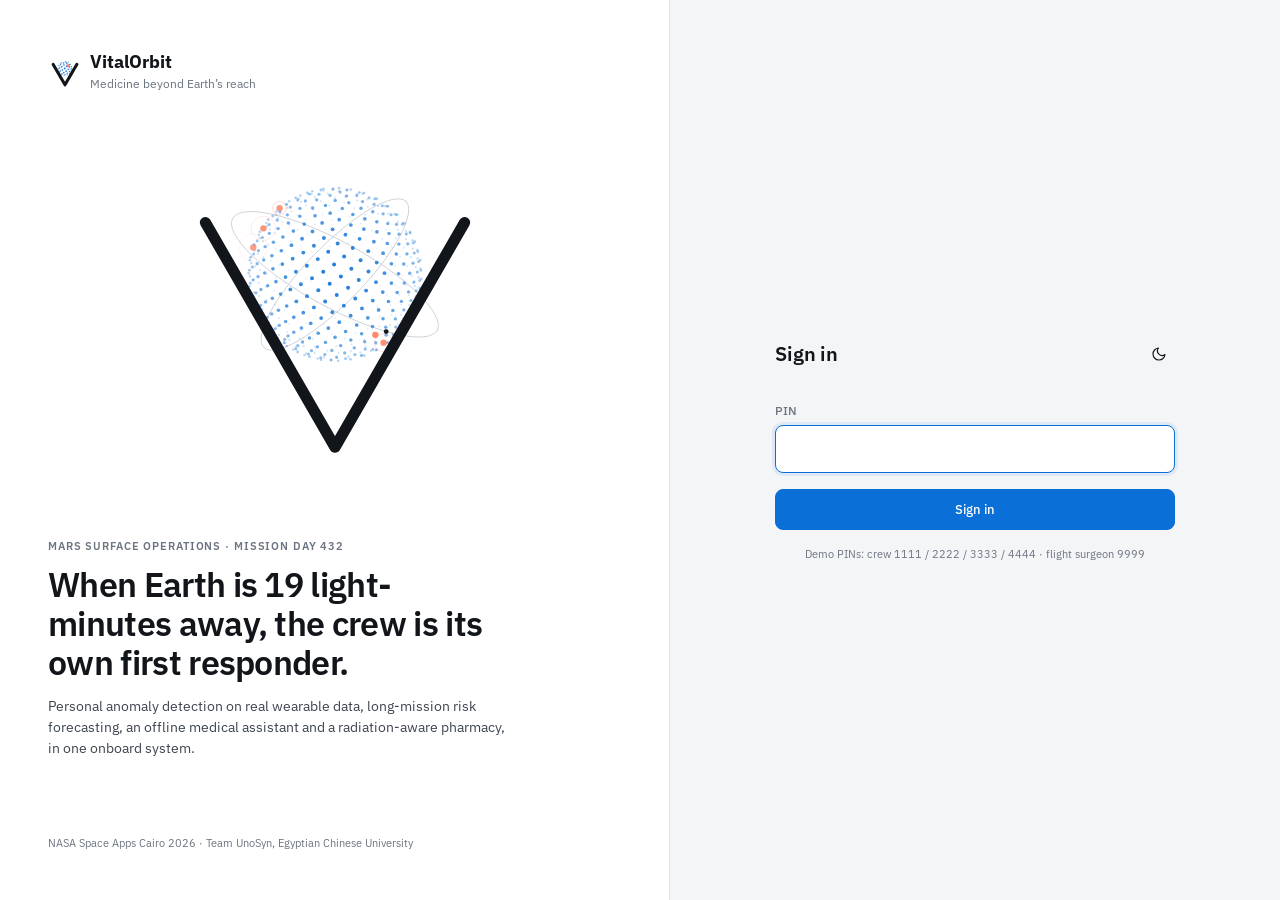
==== frontend/index.html @ 626a9ddf "Build VitalOrbit: onboard crew health system - FastAPI backend: real Fitbit wearable replay (Zenodo " ====
<!doctype html>
<html lang="en">
<head>
  <meta charset="utf-8" />
  <meta name="viewport" content="width=device-width, initial-scale=1" />
  <title>VitalOrbit</title>
  <meta name="description" content="VitalOrbit: autonomous onboard crew health system for deep-space missions" />
  <link rel="icon" href="data:image/svg+xml,%3Csvg xmlns='http://www.w3.org/2000/svg' viewBox='0 0 32 32'%3E%3Crect width='32' height='32' rx='8' fill='%230b0d10'/%3E%3Ccircle cx='16' cy='13.4' r='6.4' fill='%234aa8ff' opacity='.85'/%3E%3Ccircle cx='18.6' cy='10.6' r='1.6' fill='%23ff7a59'/%3E%3Cpath d='M5 5.5 L16 27.5 L27 5.5' fill='none' stroke='%23fff' stroke-width='3.4' stroke-linecap='round' stroke-linejoin='round'/%3E%3C/svg%3E" />
  <link rel="preconnect" href="https://fonts.googleapis.com" />
  <link rel="preconnect" href="https://fonts.gstatic.com" crossorigin />
  <link href="https://fonts.googleapis.com/css2?family=IBM+Plex+Mono:wght@400;500;600&family=IBM+Plex+Sans:wght@400;500;600;700&display=swap" rel="stylesheet" />
  <script>
    try {
      var t = JSON.parse(localStorage.getItem("vo_theme"));
      document.documentElement.dataset.theme = t || (matchMedia("(prefers-color-scheme: light)").matches ? "light" : "dark");
    } catch (e) { document.documentElement.dataset.theme = "dark"; }
  </script>
  <link rel="stylesheet" href="style.css" />
</head>
<body>
  <div id="root"></div>
  <script src="vendor/react.production.min.js"></script>
  <script src="vendor/react-dom.production.min.js"></script>
  <script src="vendor/htm.umd.js"></script>
  <script src="js/core.js"></script>
  <script src="js/space.js"></script>
  <script src="js/views-health.js"></script>
  <script src="js/views-ops.js"></script>
</body>
</html>
---- frontend/style.css ----
/* VitalOrbit design system: clinical monitor x mission control. Color is reserved for status. */
:root, :root[data-theme="dark"] {
  --bg: #0b0d10;
  --surface: #111418;
  --surface-2: #161a1f;
  --surface-3: #1c2128;
  --border: #242a32;
  --border-strong: #323a45;
  --text: #e7eaee;
  --text-2: #b4bcc7;
  --muted: #7c8693;
  --accent: #4aa8ff;
  --accent-soft: rgba(74, 168, 255, 0.12);
  --ok: #34c77b;
  --ok-soft: rgba(52, 199, 123, 0.12);
  --warn: #f0a92e;
  --warn-soft: rgba(240, 169, 46, 0.13);
  --crit: #f0545c;
  --crit-soft: rgba(240, 84, 92, 0.13);
  --violet: #9b8cff;
  --chart-grid: #1d232a;
  --shadow: 0 1px 0 rgba(255, 255, 255, 0.02), 0 8px 24px rgba(0, 0, 0, 0.35);
}
:root[data-theme="light"] {
  --bg: #f4f5f7;
  --surface: #ffffff;
  --surface-2: #f8f9fb;
  --surface-3: #eef0f3;
  --border: #e2e5ea;
  --border-strong: #cdd2d9;
  --text: #121519;
  --text-2: #3d4550;
  --muted: #6b7480;
  --accent: #0a6fd6;
  --accent-soft: rgba(10, 111, 214, 0.09);
  --ok: #128a4e;
  --ok-soft: rgba(18, 138, 78, 0.09);
  --warn: #b26d00;
  --warn-soft: rgba(178, 109, 0, 0.1);
  --crit: #d12f37;
  --crit-soft: rgba(209, 47, 55, 0.08);
  --violet: #5b4bd6;
  --chart-grid: #edf0f3;
  --shadow: 0 1px 2px rgba(16, 24, 40, 0.05), 0 4px 16px rgba(16, 24, 40, 0.05);
}
* { box-sizing: border-box; }
html, body { margin: 0; background: var(--bg); color: var(--text); }
body { font: 14px/1.5 "IBM Plex Sans", system-ui, -apple-system, "Segoe UI", sans-serif; -webkit-font-smoothing: antialiased; transition: background .25s, color .25s; }
.mono, .num { font-family: "IBM Plex Mono", ui-monospace, monospace; font-variant-numeric: tabular-nums; }
button, input, select, textarea { font: inherit; color: inherit; }
button { cursor: pointer; }
a { color: var(--accent); text-decoration: none; }
h1, h2, h3, h4 { margin: 0; font-weight: 600; letter-spacing: -0.01em; }
.muted { color: var(--muted); }
.t2 { color: var(--text-2); }
.small { font-size: 12px; }
.xs { font-size: 11px; }
.upper { text-transform: uppercase; letter-spacing: .08em; font-size: 11px; font-weight: 600; color: var(--muted); }
.row { display: flex; align-items: center; gap: 8px; }
.wrap { flex-wrap: wrap; }
.between { display: flex; align-items: center; justify-content: space-between; gap: 12px; }
.grow { flex: 1; }
.gap16 { display: grid; gap: 16px; }
svg.ic { flex: none; }

/* ---------- motion (subtle, and off when the user asks) ---------- */
@keyframes enter { from { opacity: 0; transform: translateY(6px); } }
@keyframes pop { from { opacity: 0; transform: scale(.98); } }
@keyframes beat { 0%, 100% { transform: scale(1); opacity: .9; } 12% { transform: scale(1.35); opacity: 1; } 28% { transform: scale(1); } }
@keyframes shimmer { to { background-position: -200% 0; } }
@keyframes pulse-ring { 0% { box-shadow: 0 0 0 0 var(--crit-soft); } 70% { box-shadow: 0 0 0 10px transparent; } 100% { box-shadow: 0 0 0 0 transparent; } }
@keyframes travel { from { left: 0; } to { left: 100%; } }
@keyframes caret { 50% { opacity: 0; } }
.enter { animation: enter .32s cubic-bezier(.2, .7, .2, 1) both; }
.enter-1 { animation-delay: .04s; } .enter-2 { animation-delay: .08s; } .enter-3 { animation-delay: .12s; } .enter-4 { animation-delay: .16s; }
@media (prefers-reduced-motion: reduce) { *, *::before, *::after { animation: none !important; transition: none !important; } }

/* ---------- shell ---------- */
.shell { display: grid; grid-template-columns: 232px 1fr; min-height: 100vh; }
.side { position: sticky; top: 0; height: 100vh; border-right: 1px solid var(--border); background: var(--surface); display: flex; flex-direction: column; padding: 16px 12px; gap: 4px; }
.brand { display: flex; align-items: center; gap: 10px; padding: 4px 8px 18px; }
.brand b { font-size: 16px; letter-spacing: -0.01em; }
.brand small { display: block; font-size: 11px; color: var(--muted); }
.nav-item { display: flex; align-items: center; gap: 10px; padding: 8px 10px; border-radius: 8px; color: var(--text-2); font-weight: 500; border: 0; background: none; text-align: left; width: 100%; position: relative; }
.nav-item:hover { background: var(--surface-2); color: var(--text); }
.nav-item.on { background: var(--accent-soft); color: var(--text); }
.nav-item.on::before { content: ""; position: absolute; left: -12px; top: 8px; bottom: 8px; width: 3px; border-radius: 0 3px 3px 0; background: var(--accent); }
.nav-item .badge { margin-left: auto; }
.side-foot { margin-top: auto; border-top: 1px solid var(--border); padding-top: 12px; display: grid; gap: 8px; }
.me-card { display: flex; align-items: center; gap: 10px; padding: 6px 8px; }
.main { min-width: 0; }
.topbar { position: sticky; top: 0; z-index: 10; background: color-mix(in srgb, var(--bg) 86%, transparent); backdrop-filter: blur(10px); border-bottom: 1px solid var(--border); }
.topbar-in { display: flex; align-items: center; gap: 28px; padding: 10px 28px; min-height: 56px; flex-wrap: wrap; }
.kv { display: flex; flex-direction: column; line-height: 1.25; }
.kv span { font-size: 10.5px; text-transform: uppercase; letter-spacing: .08em; color: var(--muted); font-weight: 600; }
.kv b { font-family: "IBM Plex Mono", monospace; font-weight: 500; font-size: 14px; }
.content { padding: 24px 28px 80px; max-width: 1480px; }
.page-head { display: flex; align-items: flex-end; justify-content: space-between; gap: 16px; margin-bottom: 20px; flex-wrap: wrap; }
.page-head h1 { font-size: 22px; }
.page-head p { margin: 4px 0 0; color: var(--muted); }
.banner { display: flex; align-items: center; gap: 10px; padding: 9px 28px; font-size: 13px; border-bottom: 1px solid var(--border); background: var(--accent-soft); color: var(--text-2); }
.banner.warn { background: var(--warn-soft); }
.banner.crit { background: var(--crit-soft); }
@media (max-width: 900px) {
  .shell { grid-template-columns: 1fr; }
  .side { position: static; height: auto; flex-direction: row; flex-wrap: wrap; padding: 10px; }
  .brand { padding: 4px 8px; }
  .side-foot { display: none; }
  .nav-item { width: auto; }
  .nav-item.on::before { display: none; }
  .content { padding: 16px; }
  .topbar-in { padding: 10px 16px; gap: 16px; }
}

/* ---------- surfaces ---------- */
.card { background: var(--surface); border: 1px solid var(--border); border-radius: 12px; box-shadow: var(--shadow); }
.card-pad { padding: 18px; }
.card-head { display: flex; align-items: center; justify-content: space-between; gap: 12px; padding: 14px 18px; border-bottom: 1px solid var(--border); }
.card-head h3 { font-size: 13.5px; }
.card-body { padding: 16px 18px; }
.grid { display: grid; gap: 16px; }
.g2 { grid-template-columns: repeat(2, minmax(0, 1fr)); }
.g3 { grid-template-columns: repeat(3, minmax(0, 1fr)); }
.g4 { grid-template-columns: repeat(4, minmax(0, 1fr)); }
.split { display: grid; grid-template-columns: minmax(0, 1fr) 360px; gap: 16px; align-items: start; }
@media (max-width: 1200px) { .split { grid-template-columns: 1fr; } .g4 { grid-template-columns: repeat(2, minmax(0, 1fr)); } }
@media (max-width: 700px) { .g2, .g3, .g4 { grid-template-columns: 1fr; } }

/* ---------- controls ---------- */
.btn { display: inline-flex; align-items: center; gap: 7px; border: 1px solid var(--border-strong); background: var(--surface); padding: 7px 12px; border-radius: 8px; font-weight: 500; font-size: 13px; transition: background .15s, border-color .15s, transform .1s; white-space: nowrap; }
.btn:hover { background: var(--surface-2); }
.btn:active { transform: translateY(1px); }
.btn:disabled { opacity: .45; cursor: not-allowed; }
.btn.primary { background: var(--accent); border-color: var(--accent); color: #fff; }
.btn.primary:hover { filter: brightness(1.07); }
.btn.danger { color: var(--crit); border-color: color-mix(in srgb, var(--crit) 45%, var(--border)); }
.btn.ghost { border-color: transparent; background: transparent; }
.btn.sm { padding: 4px 9px; font-size: 12px; }
.btn.icon { padding: 7px; }
.input, select.input, textarea.input { width: 100%; background: var(--surface); border: 1px solid var(--border-strong); border-radius: 8px; padding: 8px 11px; outline: none; transition: border-color .15s, box-shadow .15s; }
.input:focus { border-color: var(--accent); box-shadow: 0 0 0 3px var(--accent-soft); }
label.field { display: grid; gap: 5px; font-size: 12px; color: var(--muted); font-weight: 500; }
.seg { display: inline-flex; border: 1px solid var(--border-strong); border-radius: 8px; overflow: hidden; }
.seg button { border: 0; background: var(--surface); padding: 6px 12px; font-size: 13px; min-width: 38px; border-right: 1px solid var(--border); transition: background .15s; }
.seg button:last-child { border-right: 0; }
.seg button.on { background: var(--accent); color: #fff; }

/* ---------- badges / tags ---------- */
.badge { display: inline-flex; align-items: center; gap: 5px; font-size: 11.5px; font-weight: 600; padding: 2px 8px; border-radius: 6px; white-space: nowrap; }
.b-ok { background: var(--ok-soft); color: var(--ok); }
.b-warn { background: var(--warn-soft); color: var(--warn); }
.b-crit { background: var(--crit-soft); color: var(--crit); }
.b-info { background: var(--accent-soft); color: var(--accent); }
.b-mute { background: var(--surface-3); color: var(--muted); }
.dot { width: 8px; height: 8px; border-radius: 50%; display: inline-block; flex: none; }
.dot.ok { background: var(--ok); } .dot.warn { background: var(--warn); } .dot.crit { background: var(--crit); animation: pulse-ring 1.6s infinite; } .dot.mute { background: var(--muted); }
.src { font-family: "IBM Plex Mono", monospace; font-size: 9.5px; font-weight: 600; letter-spacing: .06em; padding: 1px 5px; border-radius: 4px; border: 1px solid var(--border-strong); color: var(--muted); }
.src.real { color: var(--ok); border-color: color-mix(in srgb, var(--ok) 40%, var(--border)); }
.src.model { color: var(--accent); border-color: color-mix(in srgb, var(--accent) 40%, var(--border)); }

/* ---------- crew tiles ---------- */
.crew-tile { cursor: pointer; transition: border-color .2s, transform .2s, box-shadow .2s; }
.crew-tile:hover { border-color: var(--border-strong); transform: translateY(-1px); }
.crew-tile.s-red { border-color: color-mix(in srgb, var(--crit) 65%, var(--border)); box-shadow: 0 0 0 1px var(--crit-soft), var(--shadow); }
.crew-tile.s-amber { border-color: color-mix(in srgb, var(--warn) 55%, var(--border)); }
.avatar { width: 38px; height: 38px; border-radius: 10px; display: grid; place-items: center; font-weight: 600; font-size: 13px; background: var(--surface-3); color: var(--text-2); border: 1px solid var(--border); flex: none; }
.avatar.lg { width: 52px; height: 52px; font-size: 16px; border-radius: 14px; }
.metrics { display: grid; grid-template-columns: repeat(4, minmax(0, 1fr)); border-top: 1px solid var(--border); }
.metric { padding: 12px 14px; border-right: 1px solid var(--border); min-width: 0; }
.metric:last-child { border-right: 0; }
.metric .lbl { display: flex; align-items: center; gap: 6px; white-space: nowrap; font-size: 11px; color: var(--muted); font-weight: 500; }
.metric .val { font-family: "IBM Plex Mono", monospace; font-size: 20px; font-weight: 500; margin-top: 2px; white-space: nowrap; }
.metric .val small { font-size: 11px; color: var(--muted); margin-left: 3px; font-weight: 400; }
.metric.bad .val { color: var(--crit); }
.metric .sub { font-size: 11px; color: var(--muted); }
.heartbeat { display: inline-flex; color: var(--crit); animation: beat var(--beat, 1s) ease-in-out infinite; transform-origin: center; }
@media (max-width: 600px) { .metrics { grid-template-columns: repeat(2, 1fr); } .metric:nth-child(2) { border-right: 0; } }

/* ---------- alerts ---------- */
.alert-row { display: grid; grid-template-columns: 4px 1fr; gap: 12px; padding: 12px 16px; border-bottom: 1px solid var(--border); animation: enter .3s both; }
.alert-row:last-child { border-bottom: 0; }
.alert-row .bar { border-radius: 4px; }
.alert-row.warning .bar { background: var(--warn); }
.alert-row.critical .bar { background: var(--crit); }
.alert-row.ack { opacity: .55; }
.empty { padding: 28px 18px; text-align: center; color: var(--muted); font-size: 13px; }

/* ---------- toasts / prompt ---------- */
.toasts { position: fixed; right: 20px; bottom: 20px; z-index: 60; display: grid; gap: 10px; width: min(380px, calc(100vw - 40px)); }
.toast { background: var(--surface); border: 1px solid var(--border-strong); border-left: 3px solid var(--warn); border-radius: 10px; padding: 12px 14px; box-shadow: 0 12px 40px rgba(0, 0, 0, .3); animation: pop .25s both; }
.toast.critical { border-left-color: var(--crit); }
.prompt { border: 1px solid color-mix(in srgb, var(--accent) 45%, var(--border)); background: linear-gradient(0deg, var(--accent-soft), var(--accent-soft)), var(--surface); border-radius: 12px; padding: 14px 16px; margin-bottom: 16px; animation: enter .35s both; }

/* ---------- risk ---------- */
.risk { padding: 14px 16px; display: grid; gap: 8px; }
.risk .val { font-family: "IBM Plex Mono", monospace; font-size: 22px; font-weight: 500; }
.meter { height: 6px; background: var(--surface-3); border-radius: 99px; position: relative; }
.meter > i { position: absolute; left: 0; top: 0; bottom: 0; border-radius: 99px; transition: width .8s cubic-bezier(.2, .7, .2, 1); }
.meter > u { position: absolute; left: 0; top: 0; bottom: 0; border-radius: 99px; opacity: .3; }
.meter > b { position: absolute; top: -3px; bottom: -3px; width: 2px; background: var(--text-2); border-radius: 2px; }
.matrix { width: 100%; border-collapse: separate; border-spacing: 0; }
.matrix th { font-size: 11px; text-transform: uppercase; letter-spacing: .08em; color: var(--muted); font-weight: 600; text-align: left; padding: 10px 12px; border-bottom: 1px solid var(--border); }
.matrix td { padding: 8px 10px; border-bottom: 1px solid var(--border); }
.cell { display: grid; gap: 1px; padding: 8px 10px; border-radius: 8px; min-width: 112px; }
.lv-low { background: var(--ok-soft); } .lv-moderate { background: var(--surface-3); } .lv-elevated { background: var(--warn-soft); } .lv-high { background: var(--crit-soft); }
.lv-low .lvl { color: var(--ok); } .lv-elevated .lvl { color: var(--warn); } .lv-high .lvl { color: var(--crit); } .lv-moderate .lvl { color: var(--text-2); }
.lvl { font-size: 11px; font-weight: 600; text-transform: capitalize; }

/* ---------- mission timeline ---------- */
.timeline { position: relative; height: 58px; }
.tl-track { position: absolute; left: 0; right: 0; top: 22px; height: 8px; border-radius: 99px; display: flex; overflow: hidden; background: var(--surface-3); gap: 2px; }
.tl-track > div { height: 100%; }
.tl-now { position: absolute; top: 14px; width: 2px; height: 24px; background: var(--text); border-radius: 2px; transition: left .6s; }
.tl-now::after { content: ""; position: absolute; left: -4px; top: -6px; width: 10px; height: 10px; border-radius: 50%; background: var(--text); box-shadow: 0 0 0 4px var(--accent-soft); }
.tl-labels { position: absolute; left: 0; right: 0; top: 38px; font-size: 11px; color: var(--muted); }
.tl-labels span { position: absolute; transform: translateX(-50%); white-space: nowrap; }
.tl-labels span:first-child { transform: none; }
.tl-labels span:last-child { transform: translateX(-100%); }

/* ---------- link ---------- */
.link { position: relative; height: 2px; background: repeating-linear-gradient(90deg, var(--border-strong) 0 6px, transparent 6px 12px); margin: 8px 0; }
.link i { position: absolute; top: -3px; width: 8px; height: 8px; margin-left: -4px; border-radius: 50%; background: var(--accent); animation: travel 4s linear infinite; }
.link i.back { background: var(--violet); animation-direction: reverse; animation-delay: 2s; }
.progress { height: 4px; background: var(--surface-3); border-radius: 99px; overflow: hidden; }
.progress > i { display: block; height: 100%; background: var(--accent); transition: width 1s linear; }

/* ---------- tables ---------- */
.table { width: 100%; border-collapse: collapse; }
.table th { text-align: left; font-size: 11px; text-transform: uppercase; letter-spacing: .07em; color: var(--muted); font-weight: 600; padding: 10px 14px; border-bottom: 1px solid var(--border); background: var(--surface-2); }
.table td { padding: 11px 14px; border-bottom: 1px solid var(--border); vertical-align: middle; }
.table tr:last-child td { border-bottom: 0; }
.table tbody tr:hover td { background: var(--surface-2); }
.table-wrap { overflow-x: auto; }
.strike { text-decoration: line-through; color: var(--muted); }

/* ---------- assistant ---------- */
.chat { display: grid; grid-template-rows: auto 1fr auto; height: calc(100vh - 150px); min-height: 540px; }
.msgs { overflow-y: auto; padding: 20px; display: flex; flex-direction: column; gap: 16px; }
.bubble-me { align-self: flex-end; max-width: 72%; background: var(--accent); color: #fff; padding: 9px 14px; border-radius: 14px 14px 4px 14px; animation: pop .2s both; white-space: pre-wrap; }
.bubble-ai { align-self: flex-start; width: min(720px, 92%); display: grid; gap: 10px; animation: enter .25s both; }
.bubble-ai .text { background: var(--surface-2); border: 1px solid var(--border); padding: 11px 14px; border-radius: 14px 14px 14px 4px; white-space: pre-wrap; line-height: 1.6; }
.caret::after { content: ""; display: inline-block; width: 7px; height: 15px; background: var(--accent); margin-left: 2px; vertical-align: -2px; animation: caret 1s steps(1) infinite; }
.proto { border: 1px solid var(--border); border-radius: 12px; overflow: hidden; background: var(--surface); }
.proto-head { padding: 10px 14px; border-bottom: 1px solid var(--border); background: var(--surface-2); }
.step { display: grid; grid-template-columns: 24px 1fr auto; gap: 10px; padding: 9px 14px; border-bottom: 1px solid var(--border); align-items: start; cursor: pointer; }
.step:last-child { border-bottom: 0; }
.step .n { width: 22px; height: 22px; border-radius: 50%; display: grid; place-items: center; font-size: 11px; font-weight: 600; background: var(--surface-3); color: var(--text-2); transition: background .2s; }
.step.done .n { background: var(--ok); color: #fff; }
.step.done .t { color: var(--muted); text-decoration: line-through; }
.drug { display: inline-flex; align-items: center; gap: 8px; border: 1px solid var(--border); border-radius: 10px; padding: 6px 8px 6px 10px; background: var(--surface); font-size: 13px; }
.composer { border-top: 1px solid var(--border); padding: 12px 16px; display: grid; gap: 10px; }
.chips { display: flex; gap: 6px; flex-wrap: wrap; }
.chip { border: 1px solid var(--border); background: var(--surface-2); color: var(--text-2); border-radius: 99px; padding: 4px 11px; font-size: 12px; transition: border-color .15s, color .15s; }
.chip:hover { border-color: var(--border-strong); color: var(--text); }
.chip.on { border-color: var(--accent); color: var(--accent); background: var(--accent-soft); }
.listening { color: var(--crit) !important; border-color: var(--crit) !important; animation: pulse-ring 1.4s infinite; }

/* ---------- overlays ---------- */
.overlay { position: fixed; inset: 0; z-index: 80; background: color-mix(in srgb, var(--bg) 70%, transparent); backdrop-filter: blur(6px); display: grid; place-items: center; padding: 20px; animation: pop .2s both; }
.modal { width: min(640px, 100%); background: var(--surface); border: 1px solid var(--border-strong); border-radius: 16px; box-shadow: 0 30px 80px rgba(0, 0, 0, .35); max-height: 92vh; overflow: auto; }
.proc-step { font-size: 24px; line-height: 1.35; font-weight: 500; min-height: 130px; }

/* ---------- login ---------- */
.login { min-height: 100vh; display: grid; grid-template-columns: 1.1fr 1fr; }
.login-art { position: relative; overflow: hidden; border-right: 1px solid var(--border); background: var(--surface); padding: 48px; display: flex; flex-direction: column; justify-content: space-between; gap: 32px; }
.login-art > * { position: relative; }
.login-form { display: grid; place-items: center; padding: 32px; }
.roster { display: grid; gap: 8px; }
.roster button { display: flex; align-items: center; gap: 12px; text-align: left; border: 1px solid var(--border); background: var(--surface); border-radius: 12px; padding: 10px 12px; transition: border-color .15s, box-shadow .15s; }
.roster button:hover { border-color: var(--border-strong); }
.roster button.on { border-color: var(--accent); box-shadow: 0 0 0 3px var(--accent-soft); }
.pin { letter-spacing: .5em; font-family: "IBM Plex Mono", monospace; font-size: 20px; text-align: center; }
@media (max-width: 900px) { .login { grid-template-columns: 1fr; } .login-art { min-height: 260px; padding: 24px; } }

/* ---------- misc ---------- */
.skel { background: linear-gradient(90deg, var(--surface-2) 25%, var(--surface-3) 37%, var(--surface-2) 63%); background-size: 200% 100%; animation: shimmer 1.4s infinite; border-radius: 8px; }
.chart text { fill: var(--muted); font: 10px "IBM Plex Mono", monospace; }
.legend { display: flex; gap: 14px; flex-wrap: wrap; font-size: 11.5px; color: var(--muted); }
.legend i { display: inline-block; width: 12px; height: 2px; vertical-align: middle; margin-right: 5px; }
.kbd { font-family: "IBM Plex Mono", monospace; font-size: 11px; border: 1px solid var(--border-strong); border-bottom-width: 2px; border-radius: 4px; padding: 0 5px; }
.soap dt { font-weight: 600; font-size: 12px; color: var(--accent); margin-top: 8px; }
.soap dd { margin: 2px 0 0; color: var(--text-2); }
.demo { position: fixed; left: 244px; bottom: 16px; z-index: 50; width: 300px; animation: pop .2s both; }
@media (max-width: 900px) { .demo { left: 16px; } }

/* ---------- responsive layouts for composite views ---------- */
.cols-hero { display: grid; grid-template-columns: minmax(0, 1.5fr) minmax(0, 1fr); }
.cols-hero .hero-viz { border-right: 1px solid var(--border); }
.cols-health { grid-template-columns: minmax(0, 340px) minmax(0, 1fr); }
.cols-risk { grid-template-columns: minmax(0, 420px) minmax(0, 1fr); align-items: start; }
.cols-chat { grid-template-columns: minmax(0, 1fr) 300px; align-items: start; }
.cols-body { display: grid; grid-template-columns: minmax(0, 1fr) minmax(0, 1fr); align-items: center; gap: 8px; }
@media (max-width: 1100px) {
  .cols-hero, .cols-health, .cols-risk, .cols-chat { grid-template-columns: minmax(0, 1fr); }
  .cols-hero .hero-viz { border-right: 0; border-bottom: 1px solid var(--border); }
}
@media (max-width: 520px) { .cols-body { grid-template-columns: 1fr; } }
.grid > *, .split > *, .cols-hero > * { min-width: 0; }
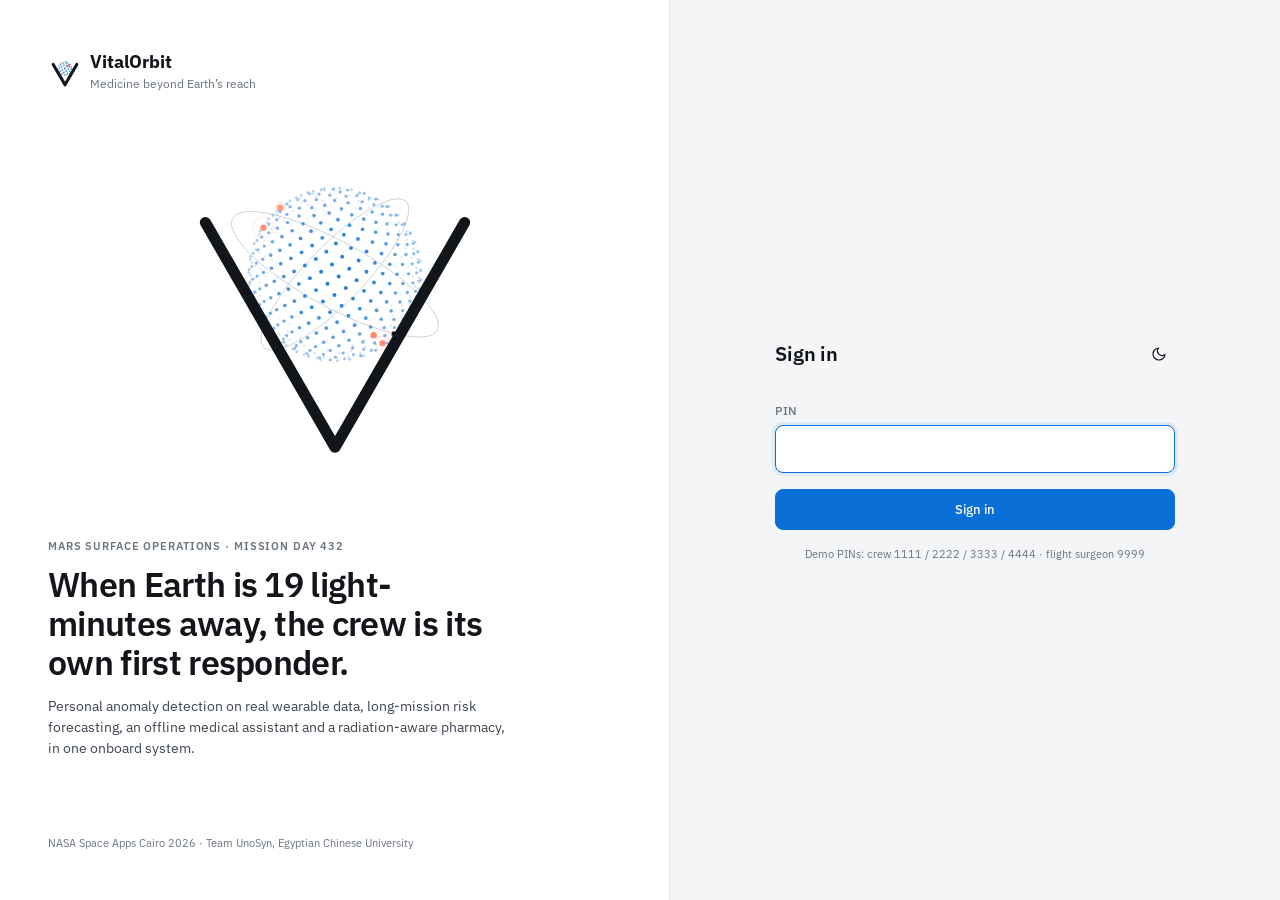
==== commit 8e6007fa: "Add demo video, slides and self-running tour - 29.5 s demo video (1080p, English captions) recorded " ====
--- a/frontend/index.html
+++ b/frontend/index.html
@@ -11,9 +11,13 @@
   <link href="https://fonts.googleapis.com/css2?family=IBM+Plex+Mono:wght@400;500;600&family=IBM+Plex+Sans:wght@400;500;600;700&display=swap" rel="stylesheet" />
   <script>
     try {
-      var t = JSON.parse(localStorage.getItem("vo_theme"));
+      var t = (location.search.match(/[?&]theme=(dark|light)/) || [])[1] || JSON.parse(localStorage.getItem("vo_theme"));
       document.documentElement.dataset.theme = t || (matchMedia("(prefers-color-scheme: light)").matches ? "light" : "dark");
     } catch (e) { document.documentElement.dataset.theme = "dark"; }
+  </script>
+  <script>
+    // ?shot=1 delays the load event so headless screenshots include live data (see submission/build_slides.py)
+    if (/[?&]shot=1/.test(location.search)) document.write('<img src="/api/_wait?ms=9000" style="display:none" alt="">');
   </script>
   <link rel="stylesheet" href="style.css" />
 </head>
--- a/frontend/style.css
+++ b/frontend/style.css
@@ -296,3 +296,10 @@
 }
 @media (max-width: 520px) { .cols-body { grid-template-columns: 1fr; } }
 .grid > *, .split > *, .cols-hero > * { min-width: 0; }
+
+/* demo tour captions (also the video's English subtitles) */
+.tour-cap { position: fixed; left: 50%; bottom: 28px; transform: translateX(-50%); z-index: 90; max-width: min(900px, calc(100vw - 48px));
+  background: rgba(8, 10, 13, .88); color: #fff; border: 1px solid rgba(255, 255, 255, .12); border-radius: 14px; padding: 12px 22px;
+  font-size: 21px; font-weight: 500; line-height: 1.35; text-align: center; box-shadow: 0 16px 48px rgba(0, 0, 0, .45); animation: cap-in .35s cubic-bezier(.2, .7, .2, 1) both; }
+@keyframes cap-in { from { opacity: 0; transform: translate(-50%, 8px); } }
+.touring .enter, .touring .bubble-ai, .touring .alert-row { animation: none !important; }
